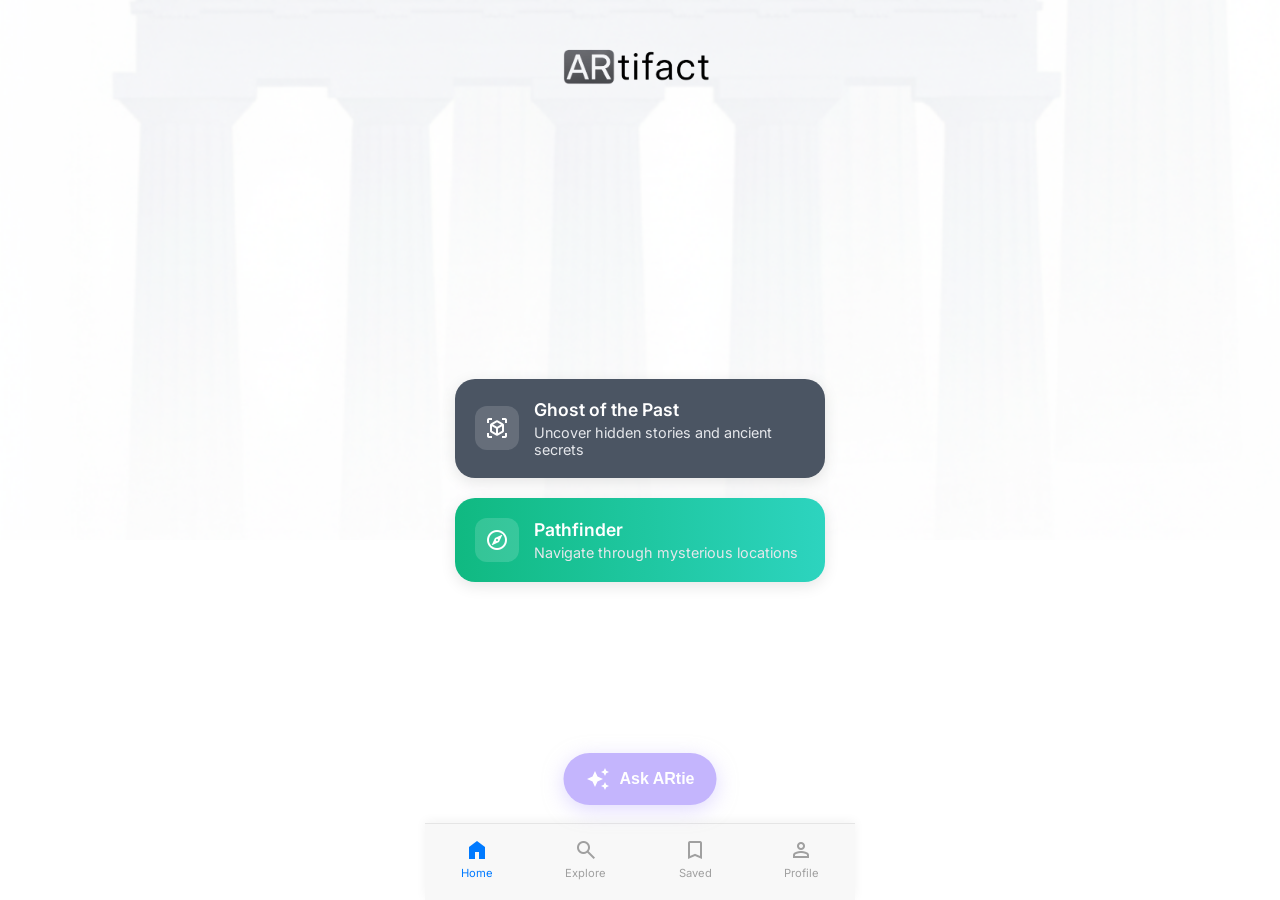
==== index.html @ a952fbda "Initial commit of ARtifact project" ====
<!DOCTYPE html>
<html lang="en">
<head>
    <meta charset="UTF-8">
    <meta name="viewport" content="width=device-width, initial-scale=1.0, user-scalable=no">
    <title>ARtifact</title>
    <link rel="stylesheet" href="style.css">
    <link href="https://fonts.googleapis.com/css2?family=Inter:wght@400;600;700&display=swap" rel="stylesheet">
    <link rel="stylesheet" href="https://fonts.googleapis.com/css2?family=Material+Symbols+Outlined:opsz,wght,FILL,GRAD@20..48,100..700,0..1,-50..200" />
</head>
<body>
    <div class="background-image"></div>
    <div class="app-container">
        <header>
            <img src="logo.png" alt="ARtifact Logo" class="logo">
        </header>

        <main id="main-content" class="main-content">
            <a href="https://app.vectary.com/p/2xRRu5tHD3dk56TEvCMntY" class="card ghost-card">
                <div class="card-icon">
                    <span class="material-symbols-outlined">view_in_ar</span>
                </div>
                <div class="card-text">
                    <h2>Ghost of the Past</h2>
                    <p>Uncover hidden stories and ancient secrets</p>
                </div>
            </a>

            <a href="https://app.vectary.com/p/0pxcWFFfppQnA4NoZz64RL" class="card pathfinder-card">
                <div class="card-icon">
                    <span class="material-symbols-outlined">explore</span>
                </div>
                <div class="card-text">
                    <h2>Pathfinder</h2>
                    <p>Navigate through mysterious locations</p>
                </div>
            </a>
        </main>

        <!-- CHATBOT WINDOW -->
        <div id="chatbot-window" class="chatbot-window">
            <div class="chatbot-header">
                <div class="chatbot-title">
                    <span class="material-symbols-outlined">auto_awesome</span>
                    <span>ARtie</span>
                </div>
                <button id="close-chat-btn" class="close-chat-btn">&times;</button>
            </div>
            <!-- UPDATED: Messages are now added dynamically -->
            <div id="chat-messages" class="chat-messages">
                <!-- Messages will be injected here by script.js -->
            </div>
            <div class="chat-input-area">
                <!-- UPDATED: Added IDs for easier selection -->
                <input id="chat-input" type="text" placeholder="Ask ARtie...">
                <button id="send-btn" class="send-btn">
                    <span class="material-symbols-outlined">send</span>
                </button>
            </div>
        </div>
        <!-- END CHATBOT WINDOW -->

        <button id="ask-artie-btn" class="ask-artie-btn">
            <span class="material-symbols-outlined">auto_awesome</span>
            <span class="btn-text">Ask ARtie</span>
        </button>

        <nav class="bottom-nav">
            <a href="#" class="nav-item active">
                <span class="material-symbols-outlined">home</span>
                <span>Home</span>
            </a>
            <a href="#" class="nav-item">
                <span class="material-symbols-outlined">search</span>
                <span>Explore</span>
            </a>
            <a href="#" class="nav-item">
                <span class="material-symbols-outlined">bookmark</span>
                <span>Saved</span>
            </a>
            <a href="#" class="nav-item">
                <span class="material-symbols-outlined">person</span>
                <span>Profile</span>
            </a>
        </nav>
    </div>

    <script src="script.js"></script>
</body>
</html>
---- style.css ----
:root {
    --dark-blue: #4B5563;
    --vibrant-green-gradient: linear-gradient(90deg, #10B981 0%, #2DD4BF 100%);
    --light-purple-button: #C4B5FD;
    --light-purple-glow: rgba(196, 181, 253, 0.5);
    /* Updated purple for the chatbot from new image */
    --vibrant-purple-chat: #A881FF;
    --light-purple-chat-bubble: #F5F3FF;
    --vibrant-orange: #F97316;
    --text-color: #FFFFFF;
    --secondary-text: #E5E7EB;
    --nav-inactive: #A0A0A0;
    --nav-active: #007AFF;
    --bg-color: #F8F8F8;
}

body, html {
    margin: 0; padding: 0; width: 100%; height: 100%;
    font-family: 'Inter', sans-serif; background-color: #FFFFFF; overflow: hidden;
}

.background-image {
    position: absolute; top: 0; left: 0; width: 100%; height: 60%;
    background-image: url('bg.png'); background-size: cover;
    background-position: center 80%; opacity: 0.5; z-index: 1;
}

.app-container {
    position: relative; display: flex; flex-direction: column; height: 100%;
    width: 100%; max-width: 430px; margin: 0 auto; z-index: 2; box-sizing: border-box;
}

header {
    padding: 40px 20px 20px 20px; display: flex; justify-content: center;
    align-items: center; flex-shrink: 0;
}

.logo { width: 180px; height: auto; }

/* --- UPDATED POSITIONING LOGIC --- */
.main-content {
    flex-grow: 1; display: flex; flex-direction: column; justify-content: center;
    align-items: center; gap: 20px; padding: 0 30px; margin-top: -50px;
    transition: transform 0.5s ease-in-out; /* Smoother transition */
    position: relative; /* Required for z-index */
    z-index: 5; /* Lower than the chatbot window */
}

.main-content.squished {
    /* Move the buttons high up on the screen */
    transform: translateY(-250px);
}
/* --- END OF UPDATED LOGIC --- */


.card {
    display: flex; align-items: center; width: 100%; padding: 20px;
    border-radius: 20px; box-sizing: border-box; box-shadow: 0 4px 15px rgba(0, 0, 0, 0.1);
    overflow: hidden; max-height: 100px;
    transition: max-height 0.4s ease, padding 0.4s ease;
    text-decoration: none; /* ADDED: Removes underline from links */
}

.main-content.squished .card {
    max-height: 60px; padding-top: 10px; padding-bottom: 10px;
}
.card-text h2 { margin: 0; font-size: 1.1rem; font-weight: 600; }
.card-text p {
    margin: 4px 0 0; font-size: 0.9rem; color: var(--secondary-text);
    transition: opacity 0.2s ease, max-height 0.4s ease, margin 0.4s ease;
    max-height: 50px; overflow: hidden;
}
.main-content.squished .card .card-text p { opacity: 0; max-height: 0; margin: 0; }

.ghost-card { background-color: var(--dark-blue); color: var(--text-color); }
.pathfinder-card { background: var(--vibrant-green-gradient); color: var(--text-color); }

.card-icon {
    display: flex; align-items: center; justify-content: center; margin-right: 15px;
    background-color: rgba(255, 255, 255, 0.15); border-radius: 12px;
    min-width: 44px; height: 44px;
}

.ask-artie-btn {
    position: absolute; bottom: 95px; left: 50%; transform: translateX(-50%);
    display: flex; align-items: center; padding: 14px 22px; border-radius: 30px;
    background: var(--light-purple-button); color: var(--text-color); font-weight: 600;
    border: none; cursor: pointer; box-shadow: 0 5px 20px var(--light-purple-glow); z-index: 100;
    transition: transform 0.3s ease, opacity 0.3s ease;
}
.ask-artie-btn.hidden { transform: translateX(-50%) scale(0.5); opacity: 0; pointer-events: none; }
.ask-artie-btn .material-symbols-outlined { margin-right: 10px; font-size: 1.5rem; font-variation-settings: 'FILL' 1; }
.ask-artie-btn .btn-text { font-size: 1rem; }

/* --- Chatbot Styles --- */
.chatbot-window {
    position: absolute; bottom: 80px; left: 15px; right: 15px; height: 450px;
    background: var(--vibrant-purple-chat);
    border-radius: 25px; box-shadow: 0 10px 30px rgba(0, 0, 0, 0.2);
    display: flex; flex-direction: column; padding: 20px; box-sizing: border-box;
    z-index: 99; /* Higher than main-content */
    opacity: 0; transform: translateY(100px) scale(0.9); pointer-events: none;
    transition: opacity 0.4s ease, transform 0.4s ease;
}
.chatbot-window.visible { opacity: 1; transform: translateY(0) scale(1); pointer-events: auto; }

.chatbot-header { display: flex; justify-content: space-between; align-items: center; color: white; margin-bottom: 15px; }
.chatbot-title { display: flex; align-items: center; font-weight: 500; font-size: 1.3rem; }
.chatbot-title .material-symbols-outlined { margin-right: 10px; font-variation-settings: 'FILL' 1; font-size: 1.6rem; }

.close-chat-btn {
    background: var(--vibrant-orange); border: none; width: 30px; height: 30px; border-radius: 50%;
    color: white; font-size: 1.4rem; line-height: 30px; text-align: center; cursor: pointer;
}
.chat-messages { flex-grow: 1; overflow-y: auto; display: flex; flex-direction: column; gap: 12px; padding-right: 5px; }
.message { display: flex; align-items: flex-end; max-width: 80%; }
.message.artie-message { align-self: flex-start; }
.message.user-message { align-self: flex-end; }
.message-bubble { padding: 10px 15px; border-radius: 18px; }
.message-bubble p { margin: 0; font-size: 0.95rem; }
.message-time { font-size: 0.7rem; color: #555; text-align: right; margin-top: 4px; }
.artie-message .message-bubble { background: var(--light-purple-chat-bubble); border-bottom-left-radius: 5px; }
.user-message .message-bubble { background: var(--vibrant-orange); color: white; border-bottom-right-radius: 5px; }
.user-message .message-time { color: rgba(255, 255, 255, 0.7); }
.message-avatar {
    width: 36px; height: 36px; border-radius: 50%; display: grid; place-items: center; color: white; font-weight: bold;
}
.message-avatar.robot { background: var(--vibrant-orange); margin-right: 10px; }
.message-avatar.user { background: #d1d5db; color: #4b5563; margin-left: 10px; font-size: 0.9rem; }
.chat-input-area {
    display: flex; margin-top: 15px; background: white; border-radius: 15px; padding: 5px;
}
.chat-input-area input {
    flex-grow: 1; border: none; outline: none; padding: 10px; background: transparent; font-size: 1rem;
}
.send-btn {
    background: var(--vibrant-orange); border: none; width: 44px; height: 44px; border-radius: 12px;
    color: white; cursor: pointer; display: grid; place-items: center;
}

/* --- Bottom Nav Styles --- */
.bottom-nav {
    display: flex; justify-content: space-around; align-items: center; width: 100%; position: absolute;
    bottom: 0; left: 0; background-color: var(--bg-color); padding: 10px 0 20px 0;
    box-shadow: 0 -2px 10px rgba(0, 0, 0, 0.05); border-top: 1px solid #E5E5E5;
}
.nav-item { display: flex; flex-direction: column; align-items: center; text-decoration: none; color: var(--nav-inactive); font-size: 0.7rem; }
.nav-item.active { color: var(--nav-active); }
.nav-item.active .material-symbols-outlined { font-variation-settings: 'FILL' 1; }
.nav-item span { margin-top: 4px; }
.material-symbols-outlined { font-variation-settings: 'FILL' 0, 'wght' 400, 'GRAD' 0, 'opsz' 24; }
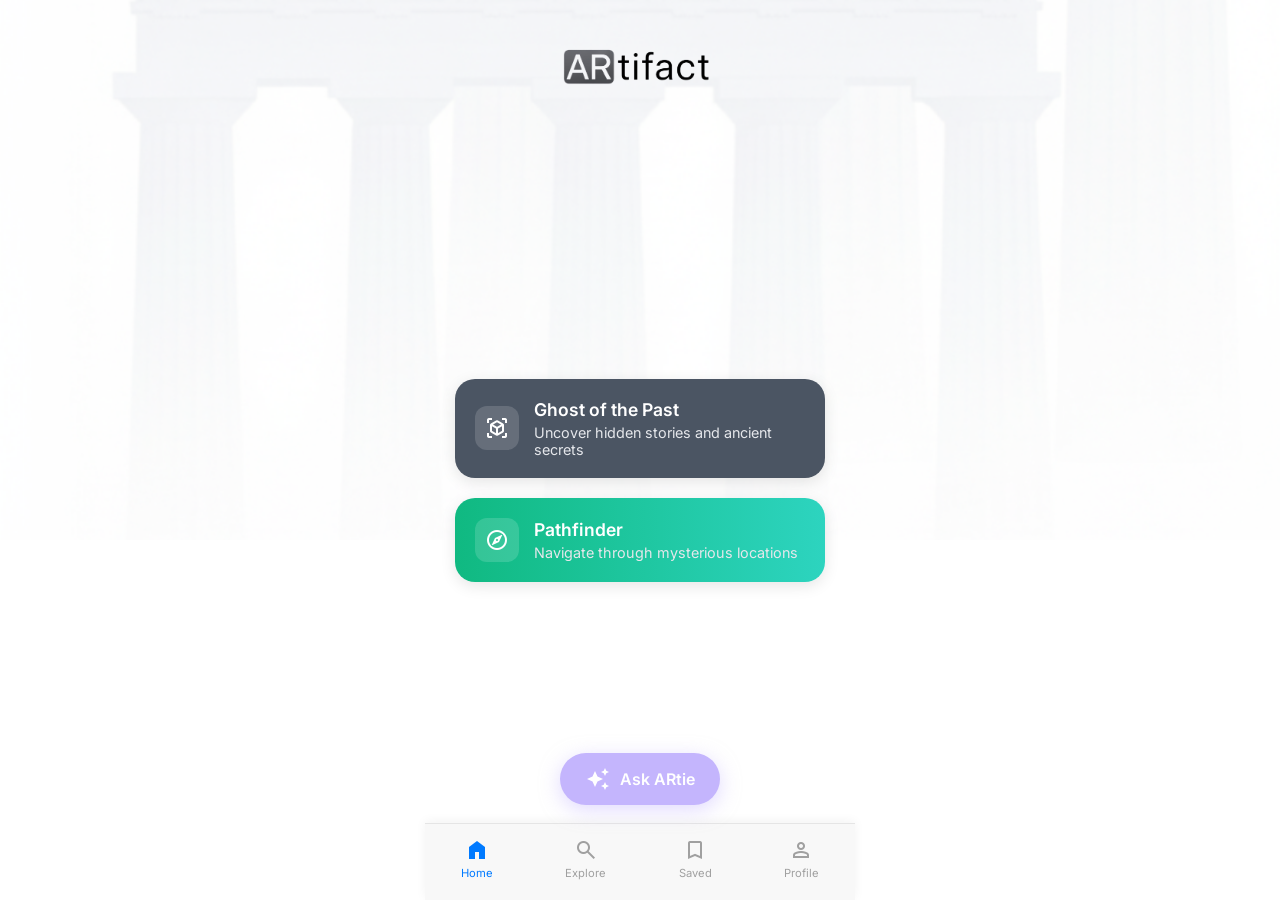
==== commit 6ca42e2c: "Implement final animations and UI refinements" ====
--- a/index.html
+++ b/index.html
@@ -37,33 +37,35 @@
             </a>
         </main>
 
-        <!-- CHATBOT WINDOW -->
-        <div id="chatbot-window" class="chatbot-window">
-            <div class="chatbot-header">
-                <div class="chatbot-title">
-                    <span class="material-symbols-outlined">auto_awesome</span>
-                    <span>ARtie</span>
+        <!-- Button container that expands into the chat window -->
+        <div id="ask-artie-container" class="ask-artie-container">
+            <!-- The visible button content -->
+            <div class="ask-artie-btn-content">
+                <span class="material-symbols-outlined">auto_awesome</span>
+                <span class="btn-text">Ask ARtie</span>
+            </div>
+
+            <!-- The chat window is INSIDE the button container -->
+            <div id="chatbot-window" class="chatbot-window">
+                <div class="chatbot-header">
+                    <div class="chatbot-title">
+                        <span class="material-symbols-outlined">auto_awesome</span>
+                        <span>ARtie</span>
+                    </div>
+                    <button id="close-chat-btn" class="close-chat-btn">&times;</button>
                 </div>
-                <button id="close-chat-btn" class="close-chat-btn">&times;</button>
-            </div>
-            <!-- UPDATED: Messages are now added dynamically -->
-            <div id="chat-messages" class="chat-messages">
-                <!-- Messages will be injected here by script.js -->
-            </div>
-            <div class="chat-input-area">
-                <!-- UPDATED: Added IDs for easier selection -->
-                <input id="chat-input" type="text" placeholder="Ask ARtie...">
-                <button id="send-btn" class="send-btn">
-                    <span class="material-symbols-outlined">send</span>
-                </button>
+                <div id="chat-messages" class="chat-messages">
+                    <!-- Messages will be injected here by script.js -->
+                </div>
+                <div class="chat-input-area">
+                    <input id="chat-input" type="text" placeholder="Ask ARtie...">
+                    <button id="send-btn" class="send-btn">
+                        <span class="material-symbols-outlined">send</span>
+                    </button>
+                </div>
             </div>
         </div>
-        <!-- END CHATBOT WINDOW -->
 
-        <button id="ask-artie-btn" class="ask-artie-btn">
-            <span class="material-symbols-outlined">auto_awesome</span>
-            <span class="btn-text">Ask ARtie</span>
-        </button>
 
         <nav class="bottom-nav">
             <a href="#" class="nav-item active">
--- a/style.css
+++ b/style.css
@@ -3,9 +3,8 @@
     --vibrant-green-gradient: linear-gradient(90deg, #10B981 0%, #2DD4BF 100%);
     --light-purple-button: #C4B5FD;
     --light-purple-glow: rgba(196, 181, 253, 0.5);
-    /* Updated purple for the chatbot from new image */
-    --vibrant-purple-chat: #A881FF;
-    --light-purple-chat-bubble: #F5F3FF;
+    --vibrant-purple-chat: #A78BFA;
+    --light-purple-chat-bubble: #FFFFFF;
     --vibrant-orange: #F97316;
     --text-color: #FFFFFF;
     --secondary-text: #E5E7EB;
@@ -37,30 +36,25 @@
 
 .logo { width: 180px; height: auto; }
 
-/* --- UPDATED POSITIONING LOGIC --- */
 .main-content {
     flex-grow: 1; display: flex; flex-direction: column; justify-content: center;
     align-items: center; gap: 20px; padding: 0 30px; margin-top: -50px;
-    transition: transform 0.5s ease-in-out; /* Smoother transition */
-    position: relative; /* Required for z-index */
-    z-index: 5; /* Lower than the chatbot window */
+    transition: transform 0.5s ease-in-out, gap 0.5s ease-in-out;
+    position: relative; z-index: 5;
 }
 
 .main-content.squished {
-    /* Move the buttons high up on the screen */
-    transform: translateY(-250px);
+    transform: translateY(-260px);
+    gap: 10px;
 }
-/* --- END OF UPDATED LOGIC --- */
-
 
 .card {
     display: flex; align-items: center; width: 100%; padding: 20px;
     border-radius: 20px; box-sizing: border-box; box-shadow: 0 4px 15px rgba(0, 0, 0, 0.1);
     overflow: hidden; max-height: 100px;
-    transition: max-height 0.4s ease, padding 0.4s ease;
-    text-decoration: none; /* ADDED: Removes underline from links */
+    transition: max-height 0.4s ease, padding 0.4s ease, opacity 0.4s ease;
+    text-decoration: none;
 }
-
 .main-content.squished .card {
     max-height: 60px; padding-top: 10px; padding-bottom: 10px;
 }
@@ -74,71 +68,103 @@
 
 .ghost-card { background-color: var(--dark-blue); color: var(--text-color); }
 .pathfinder-card { background: var(--vibrant-green-gradient); color: var(--text-color); }
-
 .card-icon {
     display: flex; align-items: center; justify-content: center; margin-right: 15px;
     background-color: rgba(255, 255, 255, 0.15); border-radius: 12px;
     min-width: 44px; height: 44px;
 }
 
-.ask-artie-btn {
-    position: absolute; bottom: 95px; left: 50%; transform: translateX(-50%);
-    display: flex; align-items: center; padding: 14px 22px; border-radius: 30px;
-    background: var(--light-purple-button); color: var(--text-color); font-weight: 600;
-    border: none; cursor: pointer; box-shadow: 0 5px 20px var(--light-purple-glow); z-index: 100;
-    transition: transform 0.3s ease, opacity 0.3s ease;
+.ask-artie-container {
+    position: absolute;
+    bottom: 95px;
+    left: 50%;
+    transform: translateX(-50%);
+    width: 160px; height: 52px;
+    background: var(--light-purple-button);
+    border-radius: 30px;
+    box-shadow: 0 5px 20px var(--light-purple-glow);
+    z-index: 100;
+    cursor: pointer;
+    overflow: hidden;
+    transition: width 0.5s ease-in-out, height 0.5s ease-in-out, border-radius 0.5s ease-in-out, background 0.5s ease-in-out, transform 0.5s ease-in-out;
 }
-.ask-artie-btn.hidden { transform: translateX(-50%) scale(0.5); opacity: 0; pointer-events: none; }
-.ask-artie-btn .material-symbols-outlined { margin-right: 10px; font-size: 1.5rem; font-variation-settings: 'FILL' 1; }
-.ask-artie-btn .btn-text { font-size: 1rem; }
 
-/* --- Chatbot Styles --- */
+.ask-artie-container.chat-open {
+    width: calc(100% - 60px);
+    height: 450px;
+    border-radius: 25px;
+    background: var(--vibrant-purple-chat);
+    cursor: default;
+}
+
+.ask-artie-btn-content {
+    display: flex; align-items: center; justify-content: center;
+    height: 100%; color: var(--text-color); font-weight: 600;
+    opacity: 1; transition: opacity 0.2s ease-out;
+}
+.ask-artie-container.chat-open .ask-artie-btn-content {
+    opacity: 0; pointer-events: none;
+}
+.ask-artie-btn-content .material-symbols-outlined { margin-right: 10px; font-size: 1.5rem; font-variation-settings: 'FILL' 1; }
+.ask-artie-btn-content .btn-text { font-size: 1rem; }
+
 .chatbot-window {
-    position: absolute; bottom: 80px; left: 15px; right: 15px; height: 450px;
-    background: var(--vibrant-purple-chat);
-    border-radius: 25px; box-shadow: 0 10px 30px rgba(0, 0, 0, 0.2);
-    display: flex; flex-direction: column; padding: 20px; box-sizing: border-box;
-    z-index: 99; /* Higher than main-content */
-    opacity: 0; transform: translateY(100px) scale(0.9); pointer-events: none;
-    transition: opacity 0.4s ease, transform 0.4s ease;
+    position: absolute; top: 0; left: 0; width: 100%; height: 100%;
+    display: flex; flex-direction: column;
+    padding: 20px; box-sizing: border-box;
+    opacity: 0; transform: scale(0.95); pointer-events: none;
+    transition: opacity 0.1s ease-out, transform 0.1s ease-out;
 }
-.chatbot-window.visible { opacity: 1; transform: translateY(0) scale(1); pointer-events: auto; }
 
-.chatbot-header { display: flex; justify-content: space-between; align-items: center; color: white; margin-bottom: 15px; }
-.chatbot-title { display: flex; align-items: center; font-weight: 500; font-size: 1.3rem; }
-.chatbot-title .material-symbols-outlined { margin-right: 10px; font-variation-settings: 'FILL' 1; font-size: 1.6rem; }
+.ask-artie-container.chat-open .chatbot-window {
+    opacity: 1; transform: scale(1); pointer-events: auto;
+    transition: opacity 0.3s ease-in-out 0.4s, transform 0.3s ease-in-out 0.4s;
+}
+
+.chatbot-header {
+    display: flex; justify-content: space-between; align-items: center;
+    color: white; margin-bottom: 20px; flex-shrink: 0;
+}
+.chatbot-title { display: flex; align-items: center; font-weight: 600; font-size: 1.4rem; }
+.chatbot-title .material-symbols-outlined { margin-right: 12px; font-size: 1.8rem; font-variation-settings: 'FILL' 1; }
 
 .close-chat-btn {
-    background: var(--vibrant-orange); border: none; width: 30px; height: 30px; border-radius: 50%;
-    color: white; font-size: 1.4rem; line-height: 30px; text-align: center; cursor: pointer;
+    background: var(--vibrant-orange); border: none; width: 32px; height: 32px; border-radius: 50%;
+    color: white; font-size: 1.5rem; line-height: 32px; text-align: center; cursor: pointer; z-index: 110;
 }
-.chat-messages { flex-grow: 1; overflow-y: auto; display: flex; flex-direction: column; gap: 12px; padding-right: 5px; }
-.message { display: flex; align-items: flex-end; max-width: 80%; }
+.chat-messages { flex-grow: 1; overflow-y: auto; display: flex; flex-direction: column; gap: 15px; padding-right: 5px; }
+.message { display: flex; align-items: flex-end; max-width: 85%; }
 .message.artie-message { align-self: flex-start; }
 .message.user-message { align-self: flex-end; }
-.message-bubble { padding: 10px 15px; border-radius: 18px; }
-.message-bubble p { margin: 0; font-size: 0.95rem; }
-.message-time { font-size: 0.7rem; color: #555; text-align: right; margin-top: 4px; }
-.artie-message .message-bubble { background: var(--light-purple-chat-bubble); border-bottom-left-radius: 5px; }
-.user-message .message-bubble { background: var(--vibrant-orange); color: white; border-bottom-right-radius: 5px; }
+.message-bubble { padding: 12px 16px; border-radius: 20px; }
+.message-bubble p { margin: 0; font-size: 0.95rem; line-height: 1.4; }
+.message-time { font-size: 0.75rem; color: #6b7280; text-align: left; margin-top: 5px; display: block; }
+
+.artie-message .message-bubble { background: var(--light-purple-chat-bubble); color: #1f2937; border-bottom-left-radius: 8px; }
+.user-message .message-bubble { background: var(--vibrant-orange); color: white; border-bottom-right-radius: 8px; }
 .user-message .message-time { color: rgba(255, 255, 255, 0.7); }
+
 .message-avatar {
-    width: 36px; height: 36px; border-radius: 50%; display: grid; place-items: center; color: white; font-weight: bold;
+    width: 36px; height: 36px; border-radius: 50%; display: grid; place-items: center;
+    color: white; font-weight: bold; flex-shrink: 0;
 }
 .message-avatar.robot { background: var(--vibrant-orange); margin-right: 10px; }
 .message-avatar.user { background: #d1d5db; color: #4b5563; margin-left: 10px; font-size: 0.9rem; }
+
 .chat-input-area {
-    display: flex; margin-top: 15px; background: white; border-radius: 15px; padding: 5px;
+    display: flex; margin-top: 15px; background: white; border-radius: 18px; padding: 6px;
+    flex-shrink: 0;
 }
 .chat-input-area input {
-    flex-grow: 1; border: none; outline: none; padding: 10px; background: transparent; font-size: 1rem;
+    flex-grow: 1; border: none; outline: none; padding: 10px 12px;
+    background: transparent; font-size: 1rem; color: #374151;
 }
 .send-btn {
-    background: var(--vibrant-orange); border: none; width: 44px; height: 44px; border-radius: 12px;
+    background: var(--vibrant-orange); border: none; width: 44px; height: 44px; border-radius: 14px;
     color: white; cursor: pointer; display: grid; place-items: center;
 }
+.send-btn .material-symbols-outlined { font-size: 1.5rem; }
 
-/* --- Bottom Nav Styles --- */
 .bottom-nav {
     display: flex; justify-content: space-around; align-items: center; width: 100%; position: absolute;
     bottom: 0; left: 0; background-color: var(--bg-color); padding: 10px 0 20px 0;
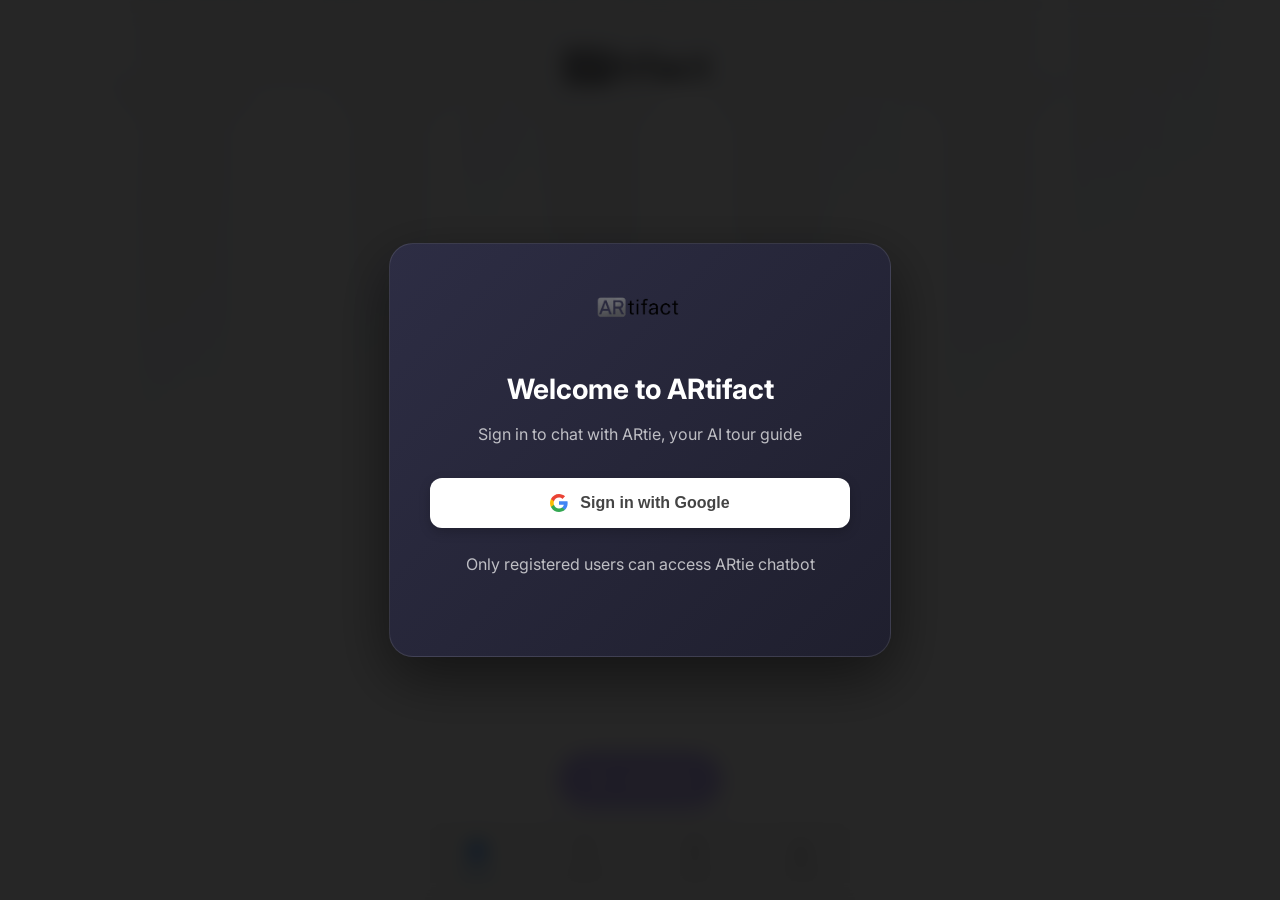
==== commit d1603760: "Add Firebase authentication" ====
--- a/index.html
+++ b/index.html
@@ -9,10 +9,35 @@
     <link rel="stylesheet" href="https://fonts.googleapis.com/css2?family=Material+Symbols+Outlined:opsz,wght,FILL,GRAD@20..48,100..700,0..1,-50..200" />
 </head>
 <body>
+    <!-- Login Overlay -->
+    <div id="auth-overlay" class="auth-overlay">
+        <div class="auth-modal">
+            <img src="logo.png" alt="ARtifact Logo" class="auth-logo">
+            <h2>Welcome to ARtifact</h2>
+            <p>Sign in to chat with ARtie, your AI tour guide</p>
+            <button id="google-signin-btn" class="google-signin-btn">
+                <svg width="18" height="18" viewBox="0 0 18 18">
+                    <path fill="#4285F4" d="M17.64 9.2c0-.637-.057-1.251-.164-1.84H9v3.481h4.844c-.209 1.125-.843 2.078-1.796 2.717v2.258h2.908c1.702-1.567 2.684-3.874 2.684-6.615z"/>
+                    <path fill="#34A853" d="M9 18c2.43 0 4.467-.806 5.956-2.184l-2.908-2.258c-.806.54-1.837.86-3.048.86-2.344 0-4.328-1.584-5.036-3.711H.957v2.332C2.438 15.983 5.482 18 9 18z"/>
+                    <path fill="#FBBC05" d="M3.964 10.707c-.18-.54-.282-1.117-.282-1.707s.102-1.167.282-1.707V4.961H.957C.347 6.175 0 7.55 0 9s.348 2.825.957 4.039l3.007-2.332z"/>
+                    <path fill="#EA4335" d="M9 3.58c1.321 0 2.508.454 3.44 1.345l2.582-2.58C13.463.891 11.426 0 9 0 5.482 0 2.438 2.017.957 4.961L3.964 7.29C4.672 5.163 6.656 3.58 9 3.58z"/>
+                </svg>
+                Sign in with Google
+            </button>
+            <p class="auth-note">Only registered users can access ARtie chatbot</p>
+        </div>
+    </div>
+
     <div class="background-image"></div>
     <div class="app-container">
         <header>
             <img src="logo.png" alt="ARtifact Logo" class="logo">
+            <div id="user-profile" class="user-profile" style="display: none;">
+                <img id="user-avatar" class="user-avatar" src="" alt="User">
+                <button id="logout-btn" class="logout-btn">
+                    <span class="material-symbols-outlined">logout</span>
+                </button>
+            </div>
         </header>
 
         <main id="main-content" class="main-content">
@@ -87,6 +112,7 @@
         </nav>
     </div>
 
-    <script src="script.js"></script>
+    <!-- Firebase SDK -->
+    <script type="module" src="script.js"></script>
 </body>
 </html>
--- a/style.css
+++ b/style.css
@@ -31,10 +31,82 @@
 
 header {
     padding: 40px 20px 20px 20px; display: flex; justify-content: center;
-    align-items: center; flex-shrink: 0;
+    align-items: center; flex-shrink: 0; position: relative;
 }
 
 .logo { width: 180px; height: auto; }
+
+/* Authentication Overlay */
+.auth-overlay {
+    position: fixed; top: 0; left: 0; width: 100%; height: 100%;
+    background: rgba(0, 0, 0, 0.85); backdrop-filter: blur(10px);
+    display: flex; justify-content: center; align-items: center; z-index: 9999;
+}
+
+.auth-modal {
+    background: linear-gradient(135deg, #2d2d44 0%, #1f1f2e 100%);
+    border-radius: 24px; padding: 48px 40px; max-width: 420px; width: 90%;
+    text-align: center; box-shadow: 0 20px 60px rgba(0, 0, 0, 0.5);
+    border: 1px solid rgba(255, 255, 255, 0.1);
+}
+
+.auth-logo { width: 100px; height: auto; margin-bottom: 24px; }
+
+.auth-modal h2 {
+    color: #ffffff; font-size: 28px; font-weight: 700; margin-bottom: 12px;
+}
+
+.auth-modal p {
+    color: rgba(255, 255, 255, 0.7); font-size: 16px;
+    margin-bottom: 32px; line-height: 1.5;
+}
+
+.google-signin-btn {
+    width: 100%; padding: 16px 24px; background: #ffffff; color: #444;
+    border: none; border-radius: 12px; font-size: 16px; font-weight: 600;
+    cursor: pointer; transition: all 0.3s ease; display: flex;
+    align-items: center; justify-content: center; gap: 12px;
+    box-shadow: 0 4px 12px rgba(0, 0, 0, 0.2);
+}
+
+.google-signin-btn:hover {
+    transform: translateY(-2px); box-shadow: 0 6px 20px rgba(0, 0, 0, 0.3);
+}
+
+.google-signin-btn:active { transform: translateY(0); }
+
+.google-signin-btn:disabled {
+    opacity: 0.6; cursor: not-allowed; transform: none;
+}
+
+.auth-note {
+    margin-top: 24px; font-size: 13px; color: rgba(255, 255, 255, 0.5);
+}
+
+/* User Profile in Header */
+.user-profile {
+    display: flex; align-items: center; gap: 12px;
+    position: absolute; right: 20px; top: 50%; transform: translateY(-50%);
+}
+
+.user-avatar {
+    width: 40px; height: 40px; border-radius: 50%;
+    border: 2px solid rgba(255, 255, 255, 0.2); object-fit: cover;
+}
+
+.logout-btn {
+    background: rgba(255, 255, 255, 0.1);
+    border: 1px solid rgba(255, 255, 255, 0.2); color: #fff;
+    padding: 8px; border-radius: 8px; cursor: pointer;
+    transition: all 0.3s ease; display: flex;
+    align-items: center; justify-content: center;
+}
+
+.logout-btn:hover {
+    background: rgba(255, 77, 77, 0.2); border-color: rgba(255, 77, 77, 0.4);
+}
+
+.logout-btn .material-symbols-outlined { font-size: 20px; }
 
 .main-content {
     flex-grow: 1; display: flex; flex-direction: column; justify-content: center;
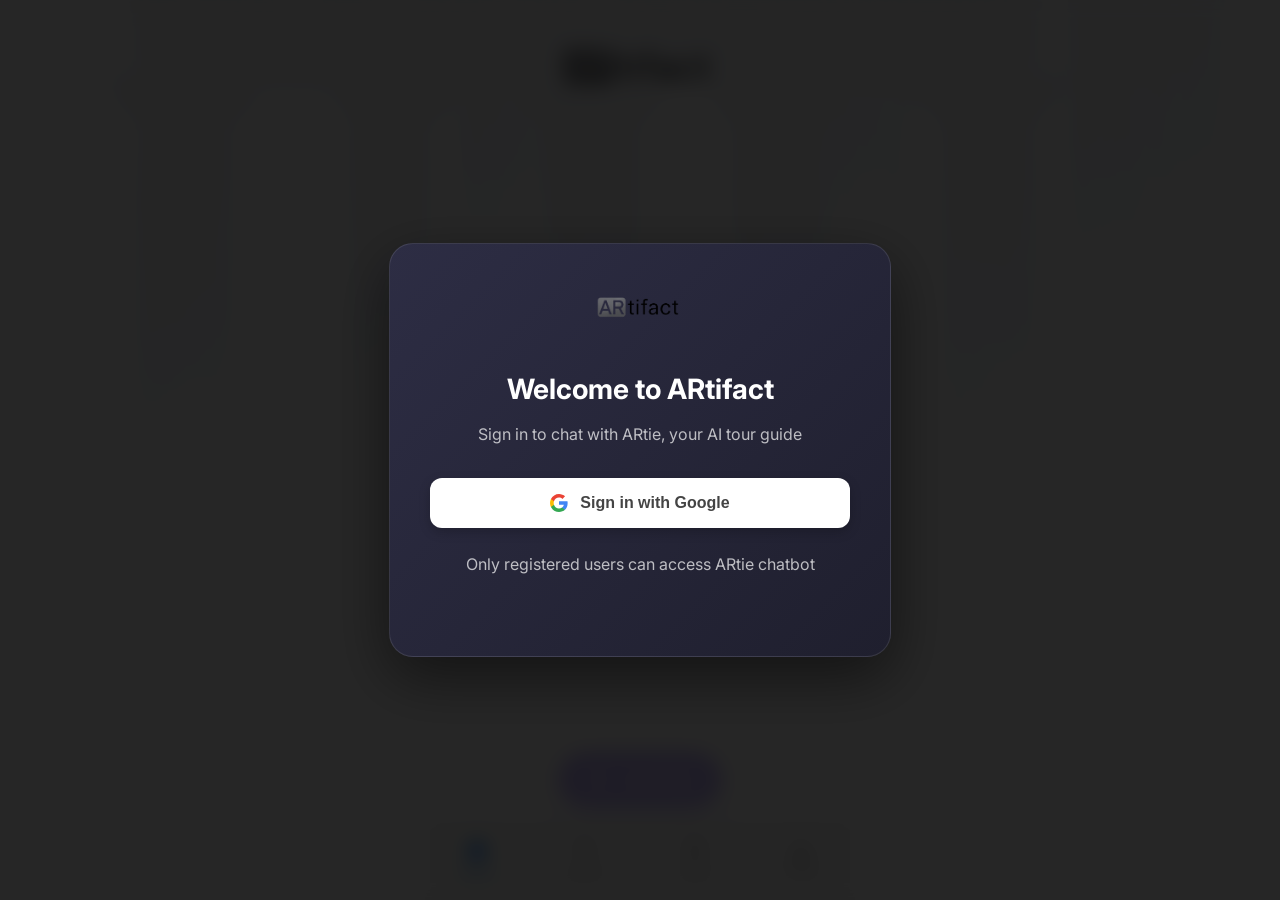
==== commit 94fbd858: "Added user menu" ====
--- a/index.html
+++ b/index.html
@@ -28,17 +28,39 @@
         </div>
     </div>
 
+    <!-- Profile Settings Overlay -->
+    <div id="profile-overlay" class="auth-overlay" style="display: none;">
+        <div class="auth-modal">
+            <h2>Profile Settings</h2>
+            <div class="profile-settings-content">
+                <div class="setting-group">
+                    <label for="display-name-input">Display Name</label>
+                    <input type="text" id="display-name-input" class="profile-input" placeholder="Enter your name">
+                    <p class="setting-note">This is the name ARtie will use when talking to you</p>
+                </div>
+                <div class="setting-group">
+                    <label for="language-select">App Language</label>
+                    <select id="language-select" class="profile-select">
+                        <option value="en">English</option>
+                        <option value="uk">Українська</option>
+                        <option value="es">Español</option>
+                        <option value="fr">Français</option>
+                        <option value="de">Deutsch</option>
+                    </select>
+                    <p class="setting-note">Language for the app interface (ARtie responses coming soon)</p>
+                </div>
+                <button id="save-settings-btn" class="google-signin-btn">Save Settings</button>
+                <button id="logout-btn" class="logout-settings-btn">Sign Out</button>
+            </div>
+            <button id="close-profile-btn" class="close-profile-btn">&times;</button>
+        </div>
+    </div>
+
     <div class="background-image"></div>
     <div class="app-container">
-        <header>
-            <img src="logo.png" alt="ARtifact Logo" class="logo">
-            <div id="user-profile" class="user-profile" style="display: none;">
-                <img id="user-avatar" class="user-avatar" src="" alt="User">
-                <button id="logout-btn" class="logout-btn">
-                    <span class="material-symbols-outlined">logout</span>
-                </button>
-            </div>
-        </header>
+    <header>
+        <img src="logo.png" alt="ARtifact Logo" class="logo">
+    </header>
 
         <main id="main-content" class="main-content">
             <a href="https://app.vectary.com/p/2xRRu5tHD3dk56TEvCMntY" class="card ghost-card">
@@ -105,8 +127,11 @@
                 <span class="material-symbols-outlined">bookmark</span>
                 <span>Saved</span>
             </a>
-            <a href="#" class="nav-item">
-                <span class="material-symbols-outlined">person</span>
+            <a href="#" class="nav-item" id="profile-nav-item">
+                <div class="profile-icon-container">
+                    <span class="material-symbols-outlined profile-icon-default">person</span>
+                    <img id="user-avatar" class="user-avatar-nav" src="" alt="User" style="display: none;">
+                </div>
                 <span>Profile</span>
             </a>
         </nav>
--- a/style.css
+++ b/style.css
@@ -83,30 +83,127 @@
     margin-top: 24px; font-size: 13px; color: rgba(255, 255, 255, 0.5);
 }
 
-/* User Profile in Header */
-.user-profile {
-    display: flex; align-items: center; gap: 12px;
-    position: absolute; right: 20px; top: 50%; transform: translateY(-50%);
-}
-
-.user-avatar {
-    width: 40px; height: 40px; border-radius: 50%;
-    border: 2px solid rgba(255, 255, 255, 0.2); object-fit: cover;
-}
-
-.logout-btn {
+/* Profile Icon in Bottom Nav */
+.profile-icon-container {
+    position: relative;
+    width: 24px;
+    height: 24px;
+}
+
+.profile-icon-default {
+    position: absolute;
+    top: 0;
+    left: 0;
+}
+
+.user-avatar-nav {
+    width: 32px;
+    height: 32px;
+    border-radius: 50%;
+    border: 2px solid var(--nav-active);
+    object-fit: cover;
+    position: absolute;
+    top: -4px;
+    left: -4px;
+}
+
+#profile-nav-item.active .user-avatar-nav {
+    border-color: var(--nav-active);
+}
+
+/* Profile Settings Modal */
+.profile-settings-content {
+    margin-top: 24px;
+}
+
+.setting-group {
+    margin-bottom: 24px;
+    text-align: left;
+}
+
+.setting-group label {
+    display: block;
+    color: #ffffff;
+    font-size: 14px;
+    font-weight: 600;
+    margin-bottom: 8px;
+}
+
+.profile-input,
+.profile-select {
+    width: 100%;
+    padding: 12px 16px;
     background: rgba(255, 255, 255, 0.1);
-    border: 1px solid rgba(255, 255, 255, 0.2); color: #fff;
-    padding: 8px; border-radius: 8px; cursor: pointer;
-    transition: all 0.3s ease; display: flex;
-    align-items: center; justify-content: center;
-}
-
-.logout-btn:hover {
-    background: rgba(255, 77, 77, 0.2); border-color: rgba(255, 77, 77, 0.4);
-}
-
-.logout-btn .material-symbols-outlined { font-size: 20px; }
+    border: 1px solid rgba(255, 255, 255, 0.2);
+    border-radius: 8px;
+    color: #ffffff;
+    font-size: 16px;
+    font-family: 'Inter', sans-serif;
+    box-sizing: border-box;
+}
+
+.profile-input::placeholder {
+    color: rgba(255, 255, 255, 0.5);
+}
+
+.profile-input:focus,
+.profile-select:focus {
+    outline: none;
+    border-color: rgba(255, 255, 255, 0.4);
+    background: rgba(255, 255, 255, 0.15);
+}
+
+.profile-select option {
+    background: #1f1f2e;
+    color: #ffffff;
+}
+
+.setting-note {
+    margin-top: 6px;
+    font-size: 12px;
+    color: rgba(255, 255, 255, 0.5);
+}
+
+.logout-settings-btn {
+    width: 100%;
+    padding: 14px 24px;
+    background: rgba(255, 77, 77, 0.2);
+    border: 1px solid rgba(255, 77, 77, 0.4);
+    color: #ff4d4d;
+    border-radius: 12px;
+    font-size: 16px;
+    font-weight: 600;
+    cursor: pointer;
+    transition: all 0.3s ease;
+    margin-top: 12px;
+}
+
+.logout-settings-btn:hover {
+    background: rgba(255, 77, 77, 0.3);
+    border-color: rgba(255, 77, 77, 0.6);
+}
+
+.close-profile-btn {
+    position: absolute;
+    top: 20px;
+    right: 20px;
+    background: rgba(255, 255, 255, 0.1);
+    border: none;
+    color: #fff;
+    width: 32px;
+    height: 32px;
+    border-radius: 50%;
+    font-size: 24px;
+    cursor: pointer;
+    display: flex;
+    align-items: center;
+    justify-content: center;
+    transition: all 0.3s ease;
+}
+
+.close-profile-btn:hover {
+    background: rgba(255, 255, 255, 0.2);
+}
 
 .main-content {
     flex-grow: 1; display: flex; flex-direction: column; justify-content: center;
@@ -209,7 +306,9 @@
 .message.artie-message { align-self: flex-start; }
 .message.user-message { align-self: flex-end; }
 .message-bubble { padding: 12px 16px; border-radius: 20px; }
-.message-bubble p { margin: 0; font-size: 0.95rem; line-height: 1.4; }
+.message-bubble p { margin: 0; font-size: 0.95rem; line-height: 1.5; }
+.message-bubble p strong { font-weight: 700; color: inherit; }
+.message-bubble p em { font-style: italic; opacity: 0.95; }
 .message-time { font-size: 0.75rem; color: #6b7280; text-align: left; margin-top: 5px; display: block; }
 
 .artie-message .message-bubble { background: var(--light-purple-chat-bubble); color: #1f2937; border-bottom-left-radius: 8px; }
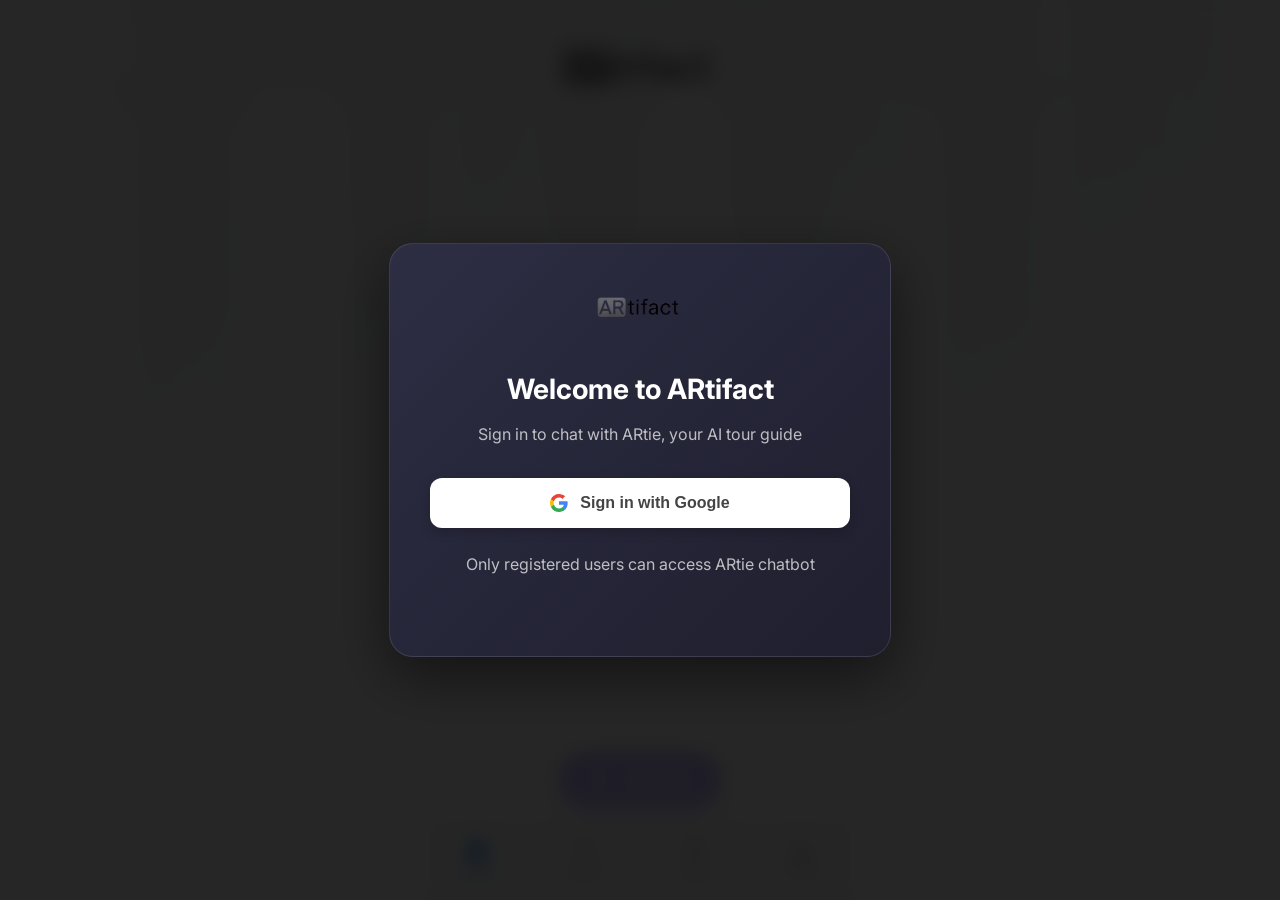
==== commit 0602fe61: "translation added" ====
--- a/index.html
+++ b/index.html
@@ -13,8 +13,8 @@
     <div id="auth-overlay" class="auth-overlay">
         <div class="auth-modal">
             <img src="logo.png" alt="ARtifact Logo" class="auth-logo">
-            <h2>Welcome to ARtifact</h2>
-            <p>Sign in to chat with ARtie, your AI tour guide</p>
+            <h2 data-i18n="auth.welcome">Welcome to ARtifact</h2>
+            <p data-i18n="auth.subtitle">Sign in to chat with ARtie, your AI tour guide</p>
             <button id="google-signin-btn" class="google-signin-btn">
                 <svg width="18" height="18" viewBox="0 0 18 18">
                     <path fill="#4285F4" d="M17.64 9.2c0-.637-.057-1.251-.164-1.84H9v3.481h4.844c-.209 1.125-.843 2.078-1.796 2.717v2.258h2.908c1.702-1.567 2.684-3.874 2.684-6.615z"/>
@@ -22,35 +22,38 @@
                     <path fill="#FBBC05" d="M3.964 10.707c-.18-.54-.282-1.117-.282-1.707s.102-1.167.282-1.707V4.961H.957C.347 6.175 0 7.55 0 9s.348 2.825.957 4.039l3.007-2.332z"/>
                     <path fill="#EA4335" d="M9 3.58c1.321 0 2.508.454 3.44 1.345l2.582-2.58C13.463.891 11.426 0 9 0 5.482 0 2.438 2.017.957 4.961L3.964 7.29C4.672 5.163 6.656 3.58 9 3.58z"/>
                 </svg>
-                Sign in with Google
+                <span data-i18n="auth.signIn">Sign in with Google</span>
             </button>
-            <p class="auth-note">Only registered users can access ARtie chatbot</p>
+            <p class="auth-note" data-i18n="auth.note">Only registered users can access ARtie chatbot</p>
         </div>
     </div>
 
     <!-- Profile Settings Overlay -->
     <div id="profile-overlay" class="auth-overlay" style="display: none;">
         <div class="auth-modal">
-            <h2>Profile Settings</h2>
+            <h2 data-i18n="settings.title">Profile Settings</h2>
             <div class="profile-settings-content">
                 <div class="setting-group">
-                    <label for="display-name-input">Display Name</label>
-                    <input type="text" id="display-name-input" class="profile-input" placeholder="Enter your name">
-                    <p class="setting-note">This is the name ARtie will use when talking to you</p>
+                    <label for="display-name-input" data-i18n="settings.displayName">Display Name</label>
+                    <input type="text" id="display-name-input" class="profile-input" data-i18n-placeholder="settings.namePlaceholder">
+                    <p class="setting-note" data-i18n="settings.nameNote">This is the name ARtie will use when talking to you</p>
                 </div>
                 <div class="setting-group">
-                    <label for="language-select">App Language</label>
+                    <label for="language-select" data-i18n="settings.language">App Language</label>
                     <select id="language-select" class="profile-select">
                         <option value="en">English</option>
                         <option value="uk">Українська</option>
                         <option value="es">Español</option>
                         <option value="fr">Français</option>
                         <option value="de">Deutsch</option>
+                        <option value="it">Italiano</option>
+                        <option value="cs">Čeština</option>
+                        <option value="pl">Polski</option>
                     </select>
-                    <p class="setting-note">Language for the app interface (ARtie responses coming soon)</p>
+                    <p class="setting-note" data-i18n="settings.languageNote">Language for the app interface (ARtie responses coming soon)</p>
                 </div>
-                <button id="save-settings-btn" class="google-signin-btn">Save Settings</button>
-                <button id="logout-btn" class="logout-settings-btn">Sign Out</button>
+                <button id="save-settings-btn" class="google-signin-btn" data-i18n="settings.save">Save Settings</button>
+                <button id="logout-btn" class="logout-settings-btn" data-i18n="settings.signOut">Sign Out</button>
             </div>
             <button id="close-profile-btn" class="close-profile-btn">&times;</button>
         </div>
@@ -68,8 +71,8 @@
                     <span class="material-symbols-outlined">view_in_ar</span>
                 </div>
                 <div class="card-text">
-                    <h2>Ghost of the Past</h2>
-                    <p>Uncover hidden stories and ancient secrets</p>
+                    <h2 data-i18n="cards.ghost.title">Ghost of the Past</h2>
+                    <p data-i18n="cards.ghost.description">Uncover hidden stories and ancient secrets</p>
                 </div>
             </a>
 
@@ -78,8 +81,8 @@
                     <span class="material-symbols-outlined">explore</span>
                 </div>
                 <div class="card-text">
-                    <h2>Pathfinder</h2>
-                    <p>Navigate through mysterious locations</p>
+                    <h2 data-i18n="cards.pathfinder.title">Pathfinder</h2>
+                    <p data-i18n="cards.pathfinder.description">Navigate through mysterious locations</p>
                 </div>
             </a>
         </main>
@@ -89,7 +92,7 @@
             <!-- The visible button content -->
             <div class="ask-artie-btn-content">
                 <span class="material-symbols-outlined">auto_awesome</span>
-                <span class="btn-text">Ask ARtie</span>
+                <span class="btn-text" data-i18n="chat.askButton">Ask ARtie</span>
             </div>
 
             <!-- The chat window is INSIDE the button container -->
@@ -105,7 +108,7 @@
                     <!-- Messages will be injected here by script.js -->
                 </div>
                 <div class="chat-input-area">
-                    <input id="chat-input" type="text" placeholder="Ask ARtie...">
+                    <input id="chat-input" type="text" data-i18n-placeholder="chat.inputPlaceholder">
                     <button id="send-btn" class="send-btn">
                         <span class="material-symbols-outlined">send</span>
                     </button>
@@ -117,22 +120,22 @@
         <nav class="bottom-nav">
             <a href="#" class="nav-item active">
                 <span class="material-symbols-outlined">home</span>
-                <span>Home</span>
+                <span data-i18n="nav.home">Home</span>
             </a>
             <a href="#" class="nav-item">
                 <span class="material-symbols-outlined">search</span>
-                <span>Explore</span>
+                <span data-i18n="nav.explore">Explore</span>
             </a>
             <a href="#" class="nav-item">
                 <span class="material-symbols-outlined">bookmark</span>
-                <span>Saved</span>
+                <span data-i18n="nav.saved">Saved</span>
             </a>
             <a href="#" class="nav-item" id="profile-nav-item">
                 <div class="profile-icon-container">
                     <span class="material-symbols-outlined profile-icon-default">person</span>
                     <img id="user-avatar" class="user-avatar-nav" src="" alt="User" style="display: none;">
                 </div>
-                <span>Profile</span>
+                <span data-i18n="nav.profile">Profile</span>
             </a>
         </nav>
     </div>
--- a/style.css
+++ b/style.css
@@ -340,6 +340,7 @@
     display: flex; justify-content: space-around; align-items: center; width: 100%; position: absolute;
     bottom: 0; left: 0; background-color: var(--bg-color); padding: 10px 0 20px 0;
     box-shadow: 0 -2px 10px rgba(0, 0, 0, 0.05); border-top: 1px solid #E5E5E5;
+    z-index: 150;
 }
 .nav-item { display: flex; flex-direction: column; align-items: center; text-decoration: none; color: var(--nav-inactive); font-size: 0.7rem; }
 .nav-item.active { color: var(--nav-active); }
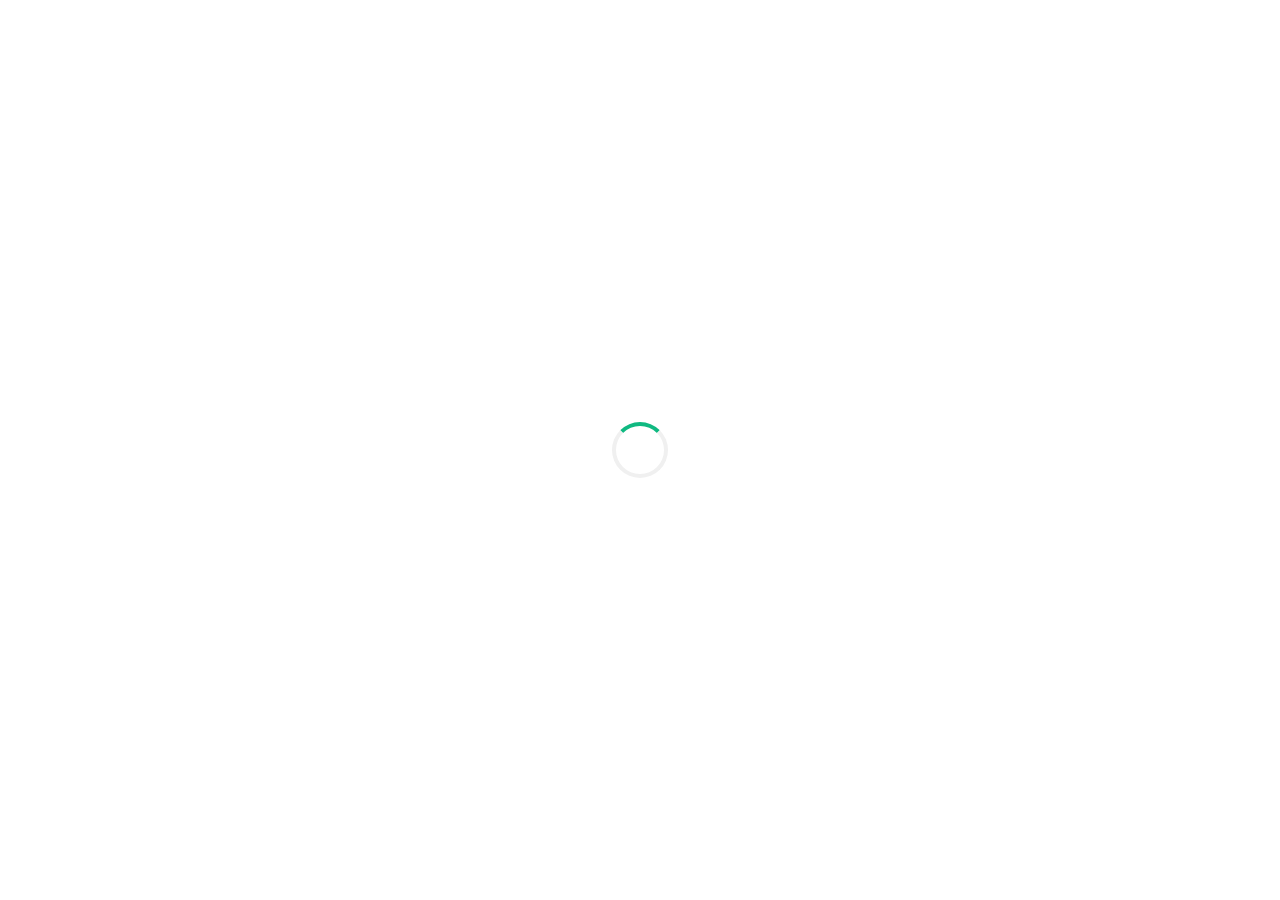
==== commit c1eb8af6: "Add Pathfinder and Ghost of the Past features with multi-language support - Implemented Pathfinder p" ====
--- a/index.html
+++ b/index.html
@@ -9,8 +9,15 @@
     <link rel="stylesheet" href="https://fonts.googleapis.com/css2?family=Material+Symbols+Outlined:opsz,wght,FILL,GRAD@20..48,100..700,0..1,-50..200" />
 </head>
 <body>
+    <!-- Loading Screen -->
+    <div id="loading-screen" class="loading-screen">
+        <div class="loading-content">
+            <div class="loading-spinner"></div>
+        </div>
+    </div>
+
     <!-- Login Overlay -->
-    <div id="auth-overlay" class="auth-overlay">
+    <div id="auth-overlay" class="auth-overlay" style="display: none;">
         <div class="auth-modal">
             <img src="logo.png" alt="ARtifact Logo" class="auth-logo">
             <h2 data-i18n="auth.welcome">Welcome to ARtifact</h2>
@@ -41,6 +48,7 @@
                 <div class="setting-group">
                     <label for="language-select" data-i18n="settings.language">App Language</label>
                     <select id="language-select" class="profile-select">
+                        <option value="auto">Auto (Browser Language)</option>
                         <option value="en">English</option>
                         <option value="uk">Українська</option>
                         <option value="es">Español</option>
@@ -50,7 +58,7 @@
                         <option value="cs">Čeština</option>
                         <option value="pl">Polski</option>
                     </select>
-                    <p class="setting-note" data-i18n="settings.languageNote">Language for the app interface (ARtie responses coming soon)</p>
+                    <p class="setting-note" data-i18n="settings.languageNote">Language for the app interface and ARtie responses</p>
                 </div>
                 <button id="save-settings-btn" class="google-signin-btn" data-i18n="settings.save">Save Settings</button>
                 <button id="logout-btn" class="logout-settings-btn" data-i18n="settings.signOut">Sign Out</button>
@@ -66,7 +74,7 @@
     </header>
 
         <main id="main-content" class="main-content">
-            <a href="https://app.vectary.com/p/2xRRu5tHD3dk56TEvCMntY" class="card ghost-card">
+            <a href="ghost-of-past.html" class="card ghost-card">
                 <div class="card-icon">
                     <span class="material-symbols-outlined">view_in_ar</span>
                 </div>
@@ -76,7 +84,7 @@
                 </div>
             </a>
 
-            <a href="https://app.vectary.com/p/0pxcWFFfppQnA4NoZz64RL" class="card pathfinder-card">
+            <a href="pathfinder.html" class="card pathfinder-card">
                 <div class="card-icon">
                     <span class="material-symbols-outlined">explore</span>
                 </div>
--- a/style.css
+++ b/style.css
@@ -16,6 +16,48 @@
 body, html {
     margin: 0; padding: 0; width: 100%; height: 100%;
     font-family: 'Inter', sans-serif; background-color: #FFFFFF; overflow: hidden;
+}
+
+/* Loading Screen */
+.loading-screen {
+    position: fixed !important;
+    top: 0 !important;
+    left: 0 !important;
+    width: 100% !important;
+    height: 100% !important;
+    background-color: #FFFFFF !important;
+    display: flex !important;
+    align-items: center;
+    justify-content: center;
+    z-index: 99999 !important;
+    opacity: 1 !important;
+    visibility: visible !important;
+    transition: opacity 0.3s ease-in-out;
+}
+
+.loading-screen.fade-out {
+    opacity: 0 !important;
+    visibility: hidden !important;
+    pointer-events: none !important;
+}
+
+.loading-content {
+    text-align: center;
+}
+
+.loading-spinner {
+    width: 48px;
+    height: 48px;
+    border: 4px solid #f0f0f0;
+    border-top: 4px solid #10B981;
+    border-radius: 50%;
+    animation: spin 1s linear infinite;
+    margin: 0 auto;
+}
+
+@keyframes spin {
+    0% { transform: rotate(0deg); }
+    100% { transform: rotate(360deg); }
 }
 
 .background-image {
